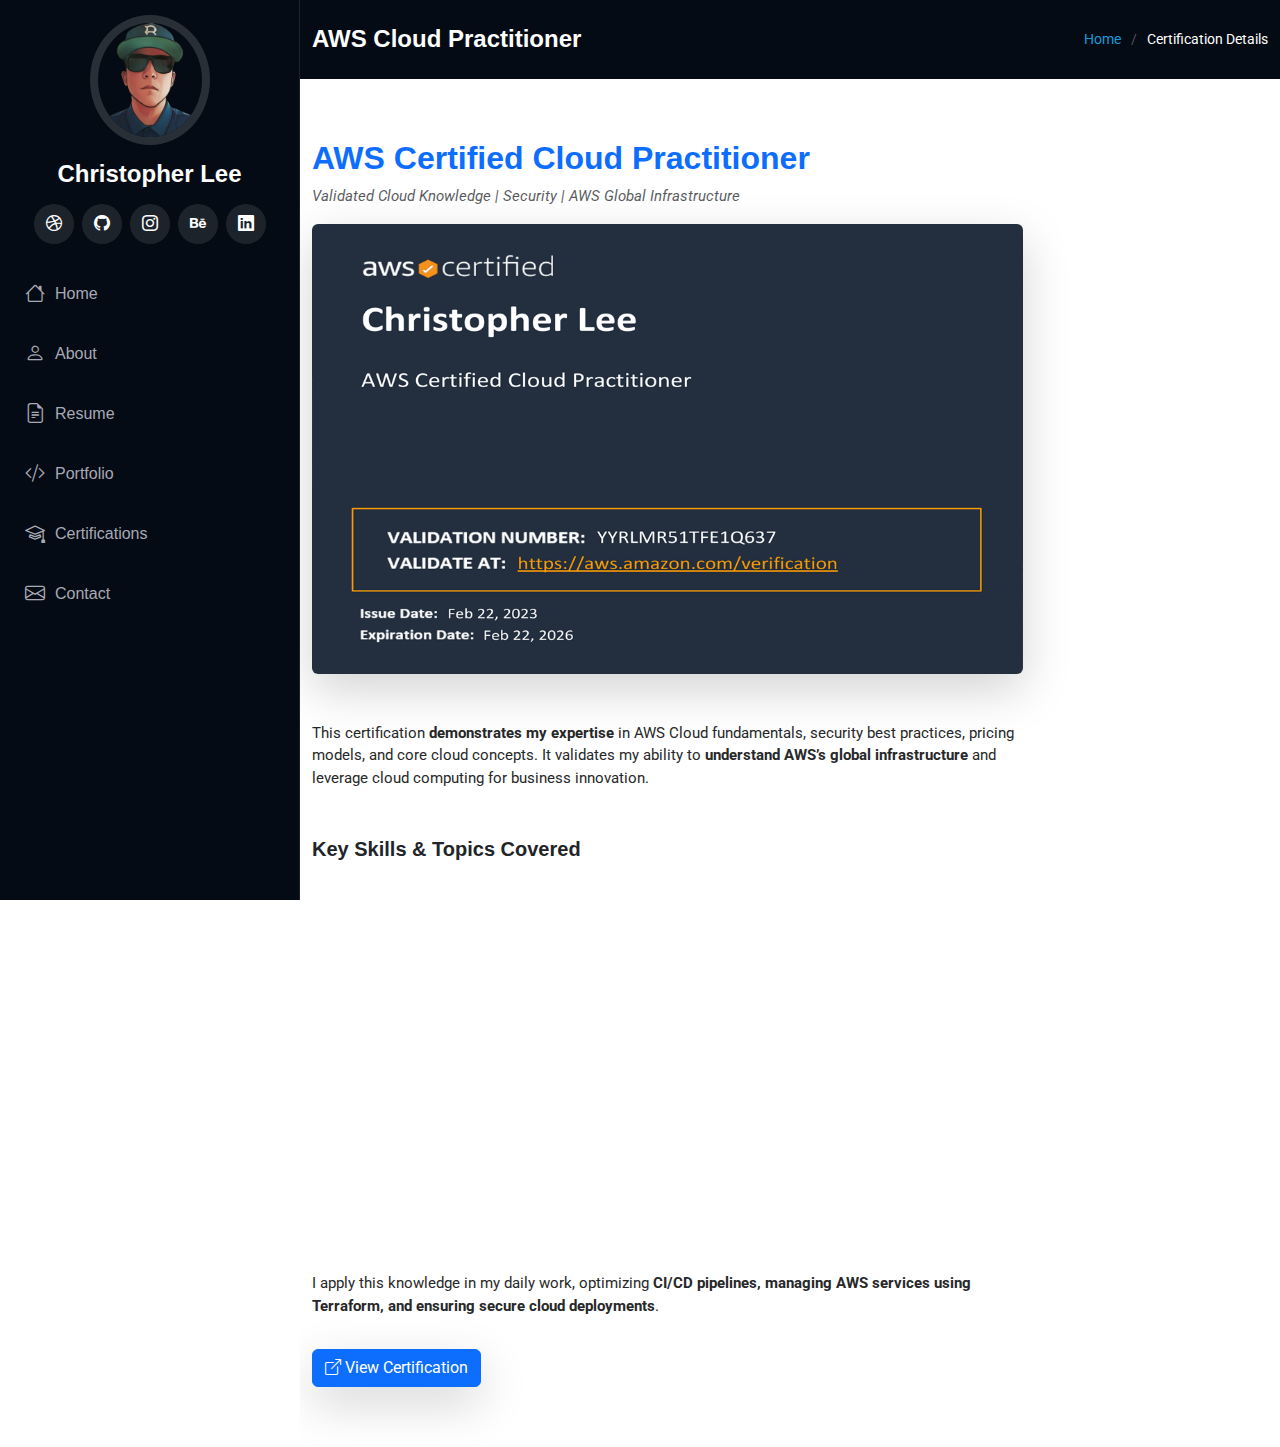
==== aws-certification.html @ 6bfa30cb "Update Certifications Section" ====
<!DOCTYPE html>
<html lang="en">

<head>
  <meta charset="utf-8">
  <meta content="width=device-width, initial-scale=1.0" name="viewport">
  <title>AWS Certification Details</title>
  <meta content="AWS Certified Cloud Practitioner details, including skills, certification process, and the importance of AWS Cloud knowledge." name="description">
  <meta content="AWS, Cloud Practitioner, Certification, Cloud, AWS Cloud, Cloud Computing" name="keywords">

  <!-- Favicons -->
  <link href="assets/img/favicon2.png" rel="icon">
  <link href="assets/img/apple-touch-icon.png" rel="apple-touch-icon">

  <!-- Fonts -->
  <link href="https://fonts.googleapis.com" rel="preconnect">
  <link href="https://fonts.gstatic.com" rel="preconnect" crossorigin>
  <link href="https://fonts.googleapis.com/css2?family=Roboto:wght@100;300;400;500;700&display=swap" rel="stylesheet">

  <!-- Vendor CSS Files -->
  <link href="assets/vendor/bootstrap/css/bootstrap.min.css" rel="stylesheet">
  <link href="assets/vendor/bootstrap-icons/bootstrap-icons.css" rel="stylesheet">
  <link href="assets/vendor/aos/aos.css" rel="stylesheet">
  <link href="assets/vendor/glightbox/css/glightbox.min.css" rel="stylesheet">
  <link href="assets/vendor/swiper/swiper-bundle.min.css" rel="stylesheet">

  <!-- Main CSS File -->
  <link href="assets/css/main.css" rel="stylesheet">

</head>

<body class="service-details-page">

  <header id="header" class="header dark-background d-flex flex-column">
    <i class="header-toggle d-xl-none bi bi-list"></i>

    <div class="profile-img">
      <img src="assets/img/Avatar-Github.png" alt="Christopher Lee" class="img-fluid rounded-circle">
    </div>

    <a href="index.html" class="logo d-flex align-items-center justify-content-center">
      <h1 class="sitename">Christopher Lee</h1>
    </a>

    <div class="social-links text-center">
      <a href="https://dribbble.com/LeeChris" class="dribbble"><i class="bi bi-dribbble"></i></a>
      <a href="https://github.com/Christ0pherLee" class="github"><i class="bi bi-github"></i></a>
      <a href="https://www.instagram.com/los.angeles.vibez/" class="instagram"><i class="bi bi-instagram"></i></a>
      <a href="https://www.behance.net/christ0pherlee" class="behance"><i class="bi bi-behance"></i></a>
      <a href="https://www.linkedin.com/in/ChrisLeeDecoded" class="linkedin"><i class="bi bi-linkedin"></i></a>
    </div>

    <nav id="navmenu" class="navmenu">
      <ul>
        <li><a href="index.html"><i class="bi bi-house navicon"></i>Home</a></li>
        <li><a href="https://christ0pherlee.github.io/index.html#about"><i class="bi bi-person navicon"></i>About</a></li>
        <li><a href="https://christ0pherlee.github.io/index.html#resume"><i class="bi bi-file-earmark-text navicon"></i>Resume</a></li>
        <li><a href="https://christ0pherlee.github.io/index.html#portfolio"><i class="bi bi-code-slash navicon"></i>Portfolio</a></li>
        <li><a href="https://christ0pherlee.github.io/index.html#certifications"><i class="bi bi-mortarboard navicon"></i>Certifications</a></li>
        <li><a href="https://christ0pherlee.github.io/index.html#contact"><i class="bi bi-envelope navicon"></i>Contact</a></li>
      </ul>
    </nav>

  </header>

  <main class="main">

    <!-- Page Title -->
    <div class="page-title dark-background">
      <div class="container d-lg-flex justify-content-between align-items-center">
        <h1 class="mb-2 mb-lg-0">AWS Cloud Practitioner</h1>
        <nav class="breadcrumbs">
          <ol>
            <li><a href="index.html">Home</a></li>
            <li class="current">Certification Details</li>
          </ol>
        </nav>
      </div>
    </div><!-- End Page Title -->

   <!-- AWS Certification Section -->
<section id="aws-certification" class="service-details section">
  <div class="container">
    <div class="row gy-4 align-items-center">
      <div class="col-lg-9" data-aos="fade-up" data-aos-delay="200">
        <h2 class="text-primary fw-bold">AWS Certified Cloud Practitioner</h2>
        <p class="text-muted"><em>Validated Cloud Knowledge | Security | AWS Global Infrastructure</em></p>

        <!-- AWS Certification Image -->
        <img src="assets/img/portfolio/aws-certificate.png" alt="AWS Certification" class="img-fluid services-img shadow-lg rounded mb-4" data-aos="zoom-in" data-aos-delay="300">

        <p class="mt-4">
          This certification <strong>demonstrates my expertise</strong> in AWS Cloud fundamentals, security best practices, pricing models, and core cloud concepts. It validates my ability to <strong>understand AWS’s global infrastructure</strong> and leverage cloud computing for business innovation.
        </p>

       <!-- Key Skills & Topics -->
        <h5 class="mt-5 text-dark fw-bold">Key Skills & Topics Covered</h5>
        <ul class="list-unstyled">
          <li class="skill-item d-flex align-items-start mb-3" data-aos="fade-up" data-aos-delay="400">
            <i class="bi bi-check-circle text-success me-3" style="font-size: 1.5rem;"></i> <!-- Adjusted icon size and margin -->
            <div>
              <strong>AWS Global Infrastructure</strong>
              <p class="description mt-2 mb-0">Comprehensive understanding of AWS's physical data centers and availability zones.</p>
            </div>
          </li>
          <li class="skill-item d-flex align-items-start mb-3" data-aos="fade-up" data-aos-delay="500">
            <i class="bi bi-check-circle text-success me-3" style="font-size: 1.5rem;"></i>
            <div>
              <strong>Cloud Concepts & Architecture</strong>
              <p class="description mt-2 mb-0">Knowledge of cloud models like IaaS, PaaS, SaaS, and how to architect cloud solutions effectively.</p>
            </div>
          </li>
          <li class="skill-item d-flex align-items-start mb-3" data-aos="fade-up" data-aos-delay="600">
            <i class="bi bi-check-circle text-success me-3" style="font-size: 1.5rem;"></i>
            <div>
              <strong>AWS Pricing & Billing</strong>
              <p class="description mt-2 mb-0">Understanding AWS pricing models and how to optimize cloud costs using available tools.</p>
            </div>
          </li>
          <li class="skill-item d-flex align-items-start mb-3" data-aos="fade-up" data-aos-delay="700">
            <i class="bi bi-check-circle text-success me-3" style="font-size: 1.5rem;"></i>
            <div>
              <strong>Security & Compliance</strong>
              <p class="description mt-2 mb-0">Focus on securing cloud environments and ensuring compliance with global standards.</p>
            </div>
          </li>
          <li class="skill-item d-flex align-items-start mb-3" data-aos="fade-up" data-aos-delay="800">
            <i class="bi bi-check-circle text-success me-3" style="font-size: 1.5rem;"></i>
            <div>
              <strong>Core AWS Services (EC2, S3, Lambda, etc.)</strong>
              <p class="description mt-2 mb-0">Experience with foundational services like EC2, S3, and Lambda for building scalable solutions.</p>
            </div>
          </li>
        </ul>
        
        <p class="mt-4">
          I apply this knowledge in my daily work, optimizing <strong>CI/CD pipelines, managing AWS services using Terraform, and ensuring secure cloud deployments</strong>.
        </p>

        <!-- View Certification Button -->
        <a href="https://www.credly.com/badges/1c3e9ad5-5e69-4cd3-93ec-1e725346a074/public_url" target="_blank" class="btn btn-primary mt-3 shadow-lg hover-zoom">
          <i class="bi bi-box-arrow-up-right"></i> View Certification
        </a>
      </div>
    </div>
  </div>
</section><!-- End AWS Certification Section -->


  </main>
  
  <!-- Scroll Top -->
  <a href="#" id="scroll-top" class="scroll-top d-flex align-items-center justify-content-center"><i class="bi bi-arrow-up-short"></i></a>

  <!-- Preloader -->
  <div id="preloader"></div>

  <!-- Vendor JS Files -->
  <script src="assets/vendor/bootstrap/js/bootstrap.bundle.min.js"></script>
  <script src="assets/vendor/php-email-form/validate.js"></script>
  <script src="assets/vendor/aos/aos.js"></script>
  <script src="assets/vendor/typed.js/typed.umd.js"></script>
  <script src="assets/vendor/purecounter/purecounter_vanilla.js"></script>
  <script src="assets/vendor/waypoints/noframework.waypoints.js"></script>
  <script src="assets/vendor/glightbox/js/glightbox.min.js"></script>
  <script src="assets/vendor/imagesloaded/imagesloaded.pkgd.min.js"></script>
  <script src="assets/vendor/isotope-layout/isotope.pkgd.min.js"></script>
  <script src="assets/vendor/swiper/swiper-bundle.min.js"></script>

  <!-- Main JS File -->
  <script src="assets/js/main.js"></script>

</body>

</html>
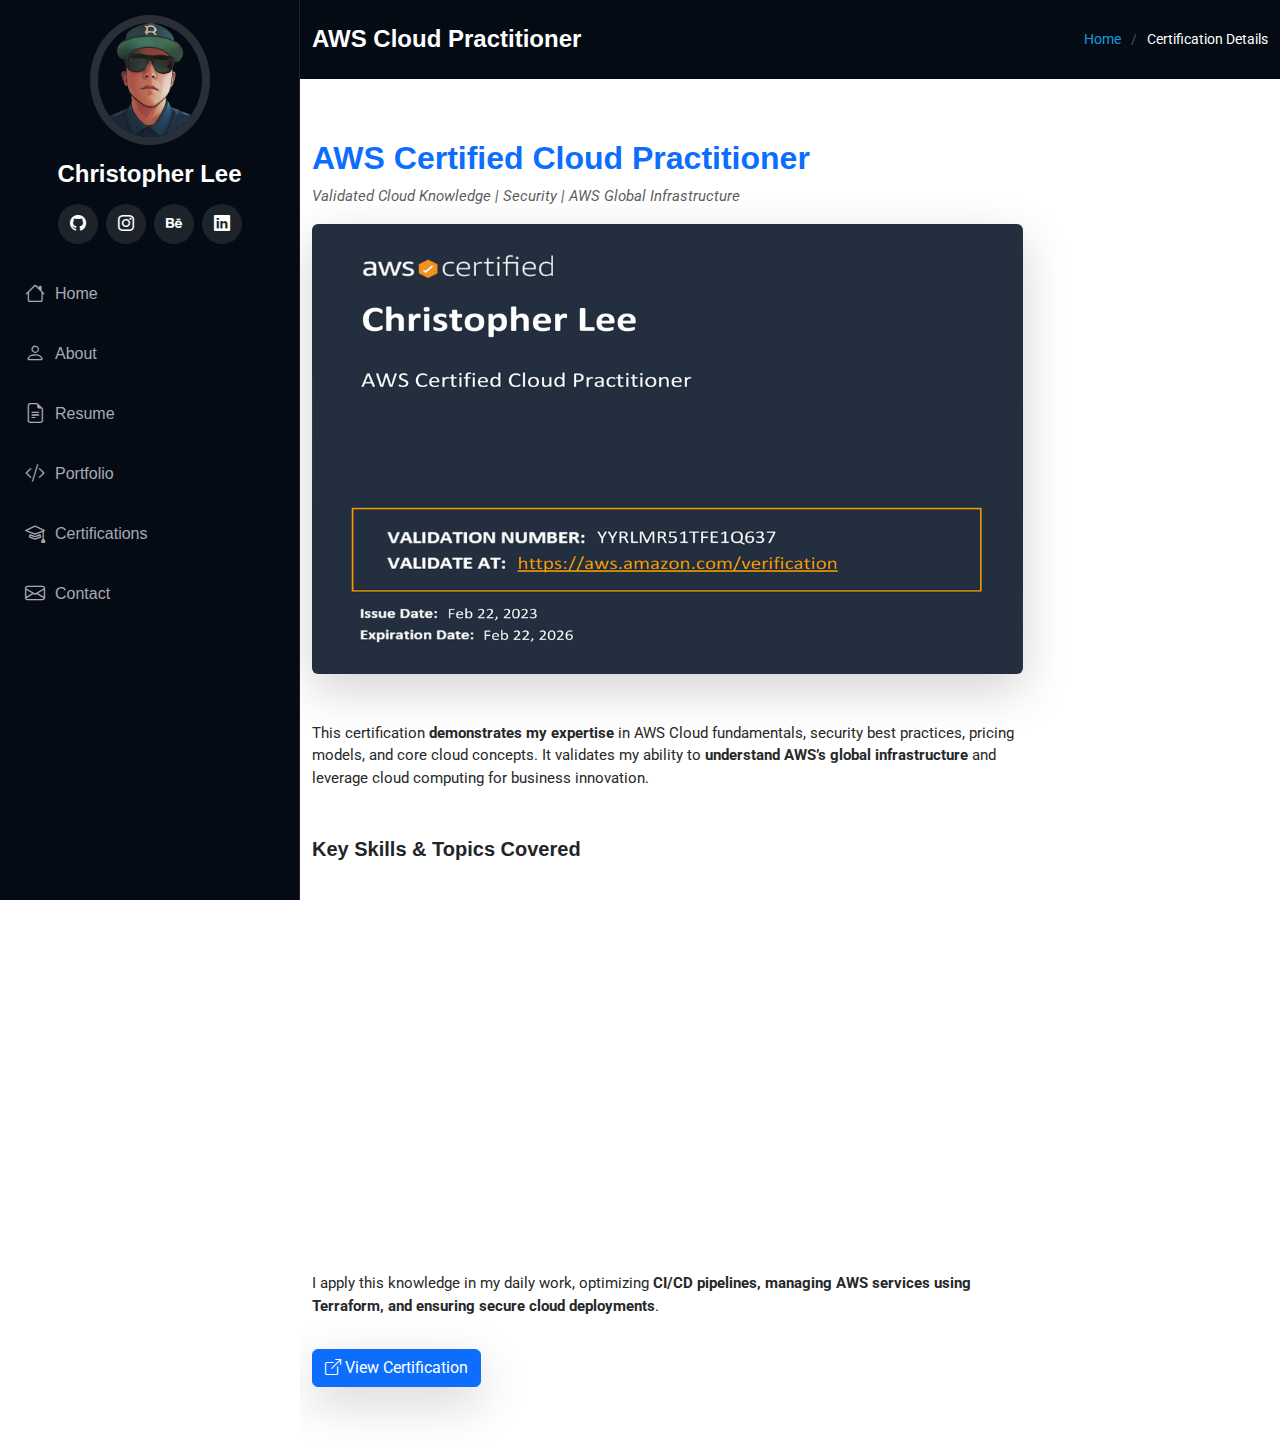
==== commit 9ed32d2b: "Clean up Social Links" ====
--- a/aws-certification.html
+++ b/aws-certification.html
@@ -43,7 +43,6 @@
     </a>
 
     <div class="social-links text-center">
-      <a href="https://dribbble.com/LeeChris" class="dribbble"><i class="bi bi-dribbble"></i></a>
       <a href="https://github.com/Christ0pherLee" class="github"><i class="bi bi-github"></i></a>
       <a href="https://www.instagram.com/los.angeles.vibez/" class="instagram"><i class="bi bi-instagram"></i></a>
       <a href="https://www.behance.net/christ0pherlee" class="behance"><i class="bi bi-behance"></i></a>
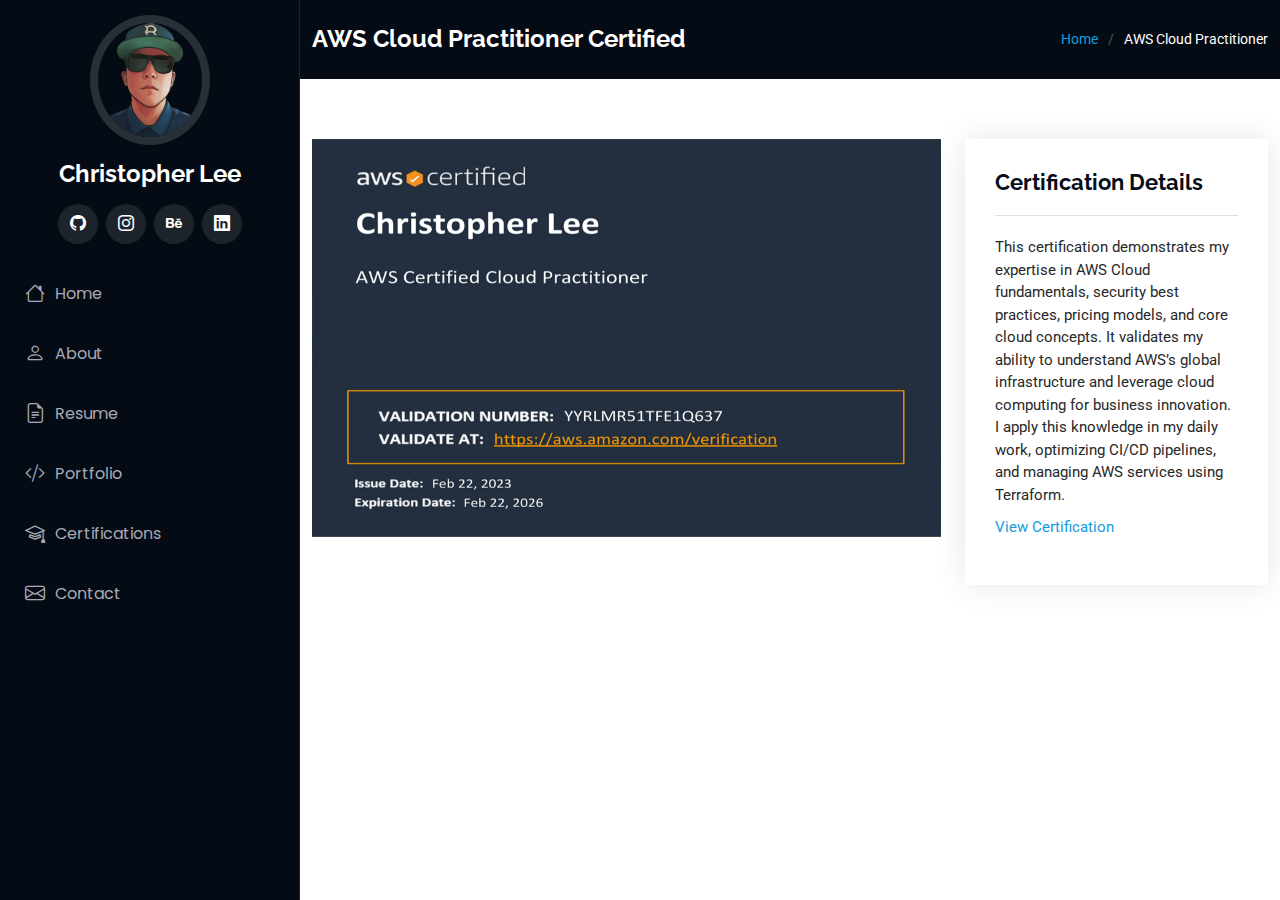
==== commit c62c70d0: "Test Certifications Different View" ====
--- a/aws-certification.html
+++ b/aws-certification.html
@@ -4,9 +4,9 @@
 <head>
   <meta charset="utf-8">
   <meta content="width=device-width, initial-scale=1.0" name="viewport">
-  <title>AWS Certification Details</title>
-  <meta content="AWS Certified Cloud Practitioner details, including skills, certification process, and the importance of AWS Cloud knowledge." name="description">
-  <meta content="AWS, Cloud Practitioner, Certification, Cloud, AWS Cloud, Cloud Computing" name="keywords">
+  <title>AWS Cloud Practitioner</title>
+  <meta content="" name="description">
+  <meta content="" name="keywords">
 
   <!-- Favicons -->
   <link href="assets/img/favicon2.png" rel="icon">
@@ -15,7 +15,7 @@
   <!-- Fonts -->
   <link href="https://fonts.googleapis.com" rel="preconnect">
   <link href="https://fonts.gstatic.com" rel="preconnect" crossorigin>
-  <link href="https://fonts.googleapis.com/css2?family=Roboto:wght@100;300;400;500;700&display=swap" rel="stylesheet">
+  <link href="https://fonts.googleapis.com/css2?family=Roboto:ital,wght@0,100;0,300;0,400;0,500;0,700;0,900;1,100;1,300;1,400;1,500;1,700;1,900&family=Poppins:ital,wght@0,100;0,200;0,300;0,400;0,500;0,600;0,700;0,800;0,900;1,100;1,200;1,300;1,400;1,500;1,600;1,700;1,800;1,900&family=Raleway:ital,wght@0,100;0,200;0,300;0,400;0,500;0,600;0,700;0,800;0,900;1,100;1,200;1,300;1,400;1,500;1,600;1,700;1,800;1,900&display=swap" rel="stylesheet">
 
   <!-- Vendor CSS Files -->
   <link href="assets/vendor/bootstrap/css/bootstrap.min.css" rel="stylesheet">
@@ -27,23 +27,32 @@
   <!-- Main CSS File -->
   <link href="assets/css/main.css" rel="stylesheet">
 
+  <!-- =======================================================
+  * Template Name: iPortfolio
+  * Template URL: https://bootstrapmade.com/iportfolio-bootstrap-portfolio-websites-template/
+  * Updated: Jun 29 2024 with Bootstrap v5.3.3
+  * Author: BootstrapMade.com
+  * License: https://bootstrapmade.com/license/
+  ======================================================== -->
 </head>
 
-<body class="service-details-page">
+<body class="portfolio-details-page">
 
   <header id="header" class="header dark-background d-flex flex-column">
     <i class="header-toggle d-xl-none bi bi-list"></i>
 
     <div class="profile-img">
-      <img src="assets/img/Avatar-Github.png" alt="Christopher Lee" class="img-fluid rounded-circle">
+      <img src="assets/img/Avatar-Github.png" alt="" class="img-fluid rounded-circle">
     </div>
 
     <a href="index.html" class="logo d-flex align-items-center justify-content-center">
+      <!-- Uncomment the line below if you also wish to use an image logo -->
+      <!-- <img src="assets/img/logo.png" alt=""> -->
       <h1 class="sitename">Christopher Lee</h1>
     </a>
 
     <div class="social-links text-center">
-      <a href="https://github.com/Christ0pherLee" class="github"><i class="bi bi-github"></i></a>
+      <a href="https://github.com/Christ0pherLee" class="github" target ="_blank"><i class="bi bi-github"></i></a>
       <a href="https://www.instagram.com/los.angeles.vibez/" class="instagram"><i class="bi bi-instagram"></i></a>
       <a href="https://www.behance.net/christ0pherlee" class="behance"><i class="bi bi-behance"></i></a>
       <a href="https://www.linkedin.com/in/ChrisLeeDecoded" class="linkedin"><i class="bi bi-linkedin"></i></a>
@@ -52,11 +61,11 @@
     <nav id="navmenu" class="navmenu">
       <ul>
         <li><a href="index.html"><i class="bi bi-house navicon"></i>Home</a></li>
-        <li><a href="https://christ0pherlee.github.io/index.html#about"><i class="bi bi-person navicon"></i>About</a></li>
-        <li><a href="https://christ0pherlee.github.io/index.html#resume"><i class="bi bi-file-earmark-text navicon"></i>Resume</a></li>
-        <li><a href="https://christ0pherlee.github.io/index.html#portfolio"><i class="bi bi-code-slash navicon"></i>Portfolio</a></li>
-        <li><a href="https://christ0pherlee.github.io/index.html#certifications"><i class="bi bi-mortarboard navicon"></i>Certifications</a></li>
-        <li><a href="https://christ0pherlee.github.io/index.html#contact"><i class="bi bi-envelope navicon"></i>Contact</a></li>
+        <li><a href="https://christ0pherlee.github.io/index.html#about"><i class="bi bi-person navicon"></i> About</a></li>
+        <li><a href="https://christ0pherlee.github.io/index.html#resume"><i class="bi bi-file-earmark-text navicon"></i> Resume</a></li>
+        <li><a href="https://christ0pherlee.github.io/index.html#portfolio"><i class="bi bi-code-slash navicon"></i> Portfolio</a></li>
+        <li><a href="https://christ0pherlee.github.io/index.html#certifications"><i class="bi bi-mortarboard navicon"></i> Certifications</a></li>
+        <li><a href="https://christ0pherlee.github.io/index.html#contact"><i class="bi bi-envelope navicon"></i> Contact</a></li>
       </ul>
     </nav>
 
@@ -67,87 +76,76 @@
     <!-- Page Title -->
     <div class="page-title dark-background">
       <div class="container d-lg-flex justify-content-between align-items-center">
-        <h1 class="mb-2 mb-lg-0">AWS Cloud Practitioner</h1>
+        <h1 class="mb-2 mb-lg-0">AWS Cloud Practitioner Certified</h1>
         <nav class="breadcrumbs">
           <ol>
             <li><a href="index.html">Home</a></li>
-            <li class="current">Certification Details</li>
+            <li class="current">AWS Cloud Practitioner</li>
           </ol>
         </nav>
       </div>
     </div><!-- End Page Title -->
 
-   <!-- AWS Certification Section -->
-<section id="aws-certification" class="service-details section">
-  <div class="container">
-    <div class="row gy-4 align-items-center">
-      <div class="col-lg-9" data-aos="fade-up" data-aos-delay="200">
-        <h2 class="text-primary fw-bold">AWS Certified Cloud Practitioner</h2>
-        <p class="text-muted"><em>Validated Cloud Knowledge | Security | AWS Global Infrastructure</em></p>
+    <!-- Portfolio Details Section -->
+    <section id="portfolio-details" class="portfolio-details section">
 
-        <!-- AWS Certification Image -->
-        <img src="assets/img/portfolio/aws-certificate.png" alt="AWS Certification" class="img-fluid services-img shadow-lg rounded mb-4" data-aos="zoom-in" data-aos-delay="300">
+      <div class="container" data-aos="fade-up" data-aos-delay="100">
 
-        <p class="mt-4">
-          This certification <strong>demonstrates my expertise</strong> in AWS Cloud fundamentals, security best practices, pricing models, and core cloud concepts. It validates my ability to <strong>understand AWS’s global infrastructure</strong> and leverage cloud computing for business innovation.
-        </p>
+        <div class="row gy-4">
 
-       <!-- Key Skills & Topics -->
-        <h5 class="mt-5 text-dark fw-bold">Key Skills & Topics Covered</h5>
-        <ul class="list-unstyled">
-          <li class="skill-item d-flex align-items-start mb-3" data-aos="fade-up" data-aos-delay="400">
-            <i class="bi bi-check-circle text-success me-3" style="font-size: 1.5rem;"></i> <!-- Adjusted icon size and margin -->
-            <div>
-              <strong>AWS Global Infrastructure</strong>
-              <p class="description mt-2 mb-0">Comprehensive understanding of AWS's physical data centers and availability zones.</p>
+          <div class="col-lg-8">
+            <div class="portfolio-details-slider swiper init-swiper">
+
+              <script type="application/json" class="swiper-config">
+                {
+                  "loop": true,
+                  "speed": 600,
+                  "autoplay": {
+                    "delay": 5000
+                  },
+                  "slidesPerView": "auto",
+                  "pagination": {
+                    "el": ".swiper-pagination",
+                    "type": "bullets",
+                    "clickable": true
+                  }
+                }
+              </script>
+
+              <div class="swiper-wrapper align-items-center">
+
+                <div class="swiper-slide">
+                  <img src="assets/img/portfolio/aws-certificate.png" alt="">
+                  
+                </div>
+                
+
+              </div>
+              <div class="swiper-pagination"></div>
             </div>
-          </li>
-          <li class="skill-item d-flex align-items-start mb-3" data-aos="fade-up" data-aos-delay="500">
-            <i class="bi bi-check-circle text-success me-3" style="font-size: 1.5rem;"></i>
-            <div>
-              <strong>Cloud Concepts & Architecture</strong>
-              <p class="description mt-2 mb-0">Knowledge of cloud models like IaaS, PaaS, SaaS, and how to architect cloud solutions effectively.</p>
+          </div>
+
+          <div class="col-lg-4">
+            <div class="portfolio-info" data-aos="fade-up" data-aos-delay="200">
+              <h3>Certification Details</h3>
+              <ul>
+                <li>This certification demonstrates my expertise in AWS Cloud fundamentals, security best practices, pricing models, and core cloud concepts. It validates my ability to understand AWS’s global infrastructure and leverage cloud computing for business innovation.  I apply this knowledge in my daily work, optimizing CI/CD pipelines, and managing AWS services using Terraform.</li>
+                <li><a href="https://www.credly.com/badges/1c3e9ad5-5e69-4cd3-93ec-1e725346a074/public_url" target ="_blank">View Certification</a></li>
+              </ul>
             </div>
-          </li>
-          <li class="skill-item d-flex align-items-start mb-3" data-aos="fade-up" data-aos-delay="600">
-            <i class="bi bi-check-circle text-success me-3" style="font-size: 1.5rem;"></i>
-            <div>
-              <strong>AWS Pricing & Billing</strong>
-              <p class="description mt-2 mb-0">Understanding AWS pricing models and how to optimize cloud costs using available tools.</p>
+            <div class="portfolio-description" data-aos="fade-up" data-aos-delay="300">
             </div>
-          </li>
-          <li class="skill-item d-flex align-items-start mb-3" data-aos="fade-up" data-aos-delay="700">
-            <i class="bi bi-check-circle text-success me-3" style="font-size: 1.5rem;"></i>
-            <div>
-              <strong>Security & Compliance</strong>
-              <p class="description mt-2 mb-0">Focus on securing cloud environments and ensuring compliance with global standards.</p>
-            </div>
-          </li>
-          <li class="skill-item d-flex align-items-start mb-3" data-aos="fade-up" data-aos-delay="800">
-            <i class="bi bi-check-circle text-success me-3" style="font-size: 1.5rem;"></i>
-            <div>
-              <strong>Core AWS Services (EC2, S3, Lambda, etc.)</strong>
-              <p class="description mt-2 mb-0">Experience with foundational services like EC2, S3, and Lambda for building scalable solutions.</p>
-            </div>
-          </li>
-        </ul>
-        
-        <p class="mt-4">
-          I apply this knowledge in my daily work, optimizing <strong>CI/CD pipelines, managing AWS services using Terraform, and ensuring secure cloud deployments</strong>.
-        </p>
+          </div>
 
-        <!-- View Certification Button -->
-        <a href="https://www.credly.com/badges/1c3e9ad5-5e69-4cd3-93ec-1e725346a074/public_url" target="_blank" class="btn btn-primary mt-3 shadow-lg hover-zoom">
-          <i class="bi bi-box-arrow-up-right"></i> View Certification
-        </a>
+        </div>
+
       </div>
-    </div>
-  </div>
-</section><!-- End AWS Certification Section -->
+
+    </section><!-- /Portfolio Details Section -->
+
+  </main>
 
 
-  </main>
-  
   <!-- Scroll Top -->
   <a href="#" id="scroll-top" class="scroll-top d-flex align-items-center justify-content-center"><i class="bi bi-arrow-up-short"></i></a>
 
@@ -171,4 +169,4 @@
 
 </body>
 
-</html>
+</html>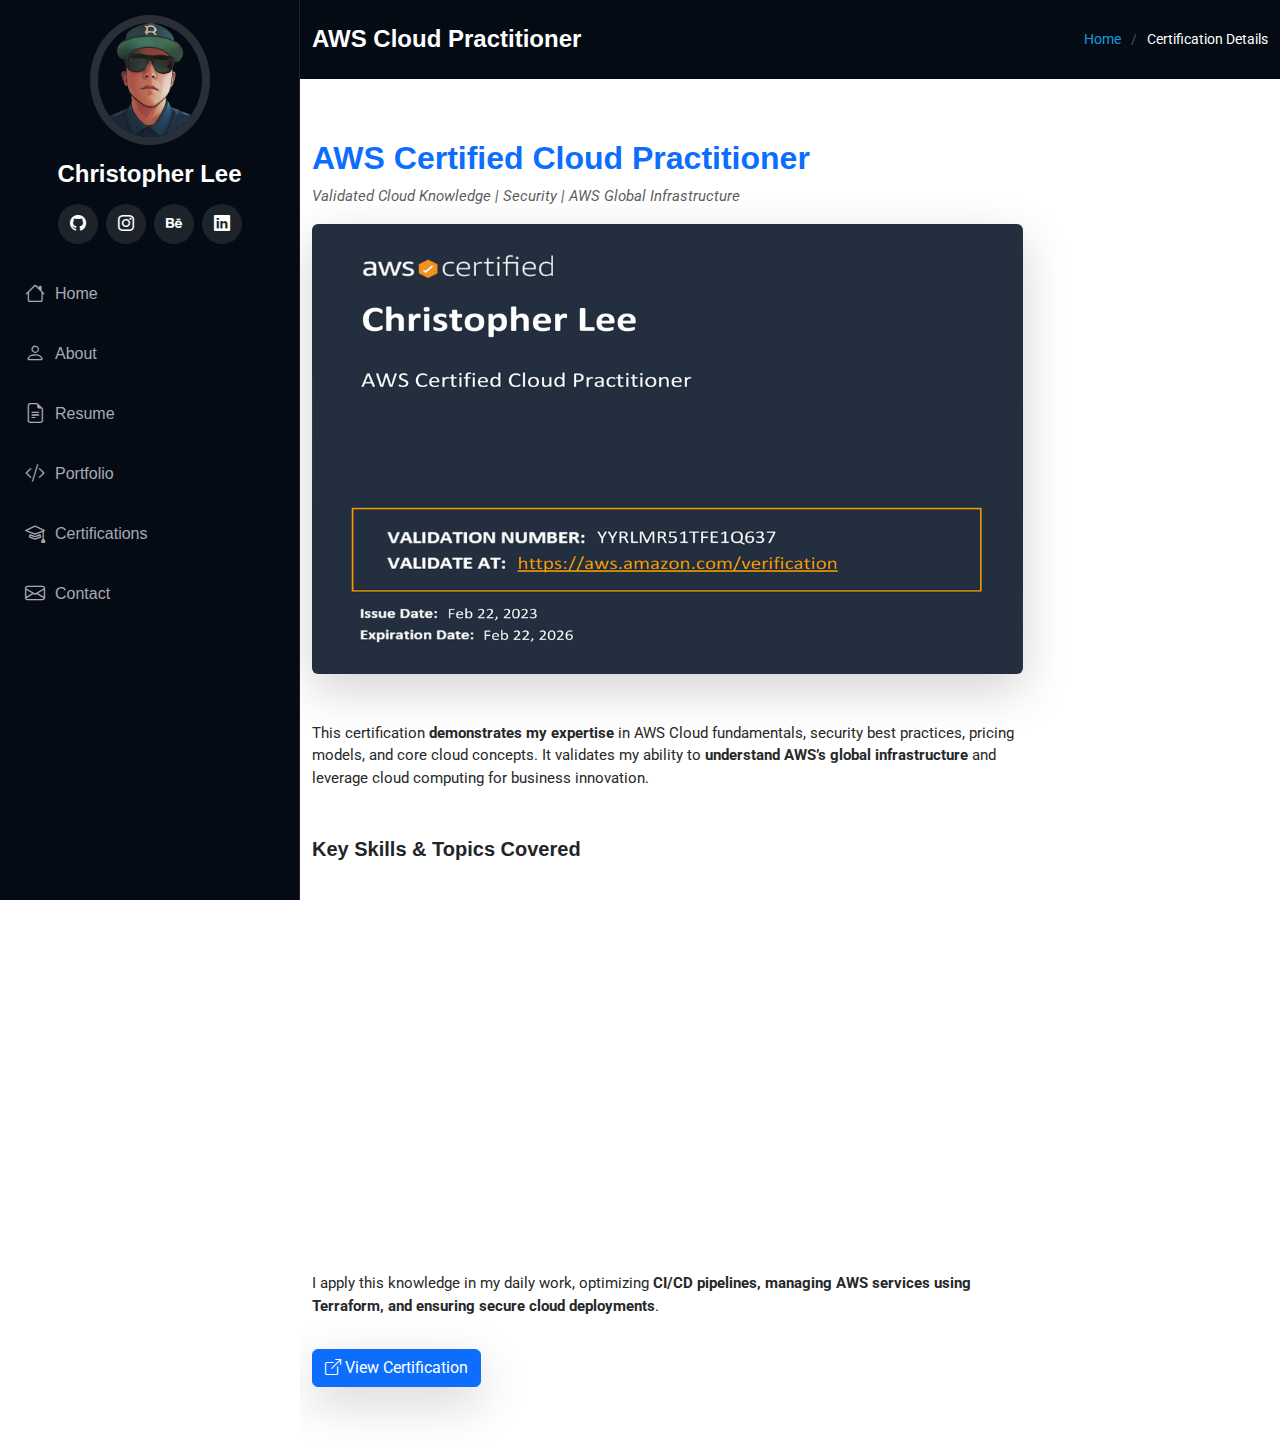
==== commit 0fc4d2ce: "Revert View" ====
--- a/aws-certification.html
+++ b/aws-certification.html
@@ -4,9 +4,9 @@
 <head>
   <meta charset="utf-8">
   <meta content="width=device-width, initial-scale=1.0" name="viewport">
-  <title>AWS Cloud Practitioner</title>
-  <meta content="" name="description">
-  <meta content="" name="keywords">
+  <title>AWS Certification Details</title>
+  <meta content="AWS Certified Cloud Practitioner details, including skills, certification process, and the importance of AWS Cloud knowledge." name="description">
+  <meta content="AWS, Cloud Practitioner, Certification, Cloud, AWS Cloud, Cloud Computing" name="keywords">
 
   <!-- Favicons -->
   <link href="assets/img/favicon2.png" rel="icon">
@@ -15,7 +15,7 @@
   <!-- Fonts -->
   <link href="https://fonts.googleapis.com" rel="preconnect">
   <link href="https://fonts.gstatic.com" rel="preconnect" crossorigin>
-  <link href="https://fonts.googleapis.com/css2?family=Roboto:ital,wght@0,100;0,300;0,400;0,500;0,700;0,900;1,100;1,300;1,400;1,500;1,700;1,900&family=Poppins:ital,wght@0,100;0,200;0,300;0,400;0,500;0,600;0,700;0,800;0,900;1,100;1,200;1,300;1,400;1,500;1,600;1,700;1,800;1,900&family=Raleway:ital,wght@0,100;0,200;0,300;0,400;0,500;0,600;0,700;0,800;0,900;1,100;1,200;1,300;1,400;1,500;1,600;1,700;1,800;1,900&display=swap" rel="stylesheet">
+  <link href="https://fonts.googleapis.com/css2?family=Roboto:wght@100;300;400;500;700&display=swap" rel="stylesheet">
 
   <!-- Vendor CSS Files -->
   <link href="assets/vendor/bootstrap/css/bootstrap.min.css" rel="stylesheet">
@@ -27,32 +27,23 @@
   <!-- Main CSS File -->
   <link href="assets/css/main.css" rel="stylesheet">
 
-  <!-- =======================================================
-  * Template Name: iPortfolio
-  * Template URL: https://bootstrapmade.com/iportfolio-bootstrap-portfolio-websites-template/
-  * Updated: Jun 29 2024 with Bootstrap v5.3.3
-  * Author: BootstrapMade.com
-  * License: https://bootstrapmade.com/license/
-  ======================================================== -->
 </head>
 
-<body class="portfolio-details-page">
+<body class="service-details-page">
 
   <header id="header" class="header dark-background d-flex flex-column">
     <i class="header-toggle d-xl-none bi bi-list"></i>
 
     <div class="profile-img">
-      <img src="assets/img/Avatar-Github.png" alt="" class="img-fluid rounded-circle">
+      <img src="assets/img/Avatar-Github.png" alt="Christopher Lee" class="img-fluid rounded-circle">
     </div>
 
     <a href="index.html" class="logo d-flex align-items-center justify-content-center">
-      <!-- Uncomment the line below if you also wish to use an image logo -->
-      <!-- <img src="assets/img/logo.png" alt=""> -->
       <h1 class="sitename">Christopher Lee</h1>
     </a>
 
     <div class="social-links text-center">
-      <a href="https://github.com/Christ0pherLee" class="github" target ="_blank"><i class="bi bi-github"></i></a>
+      <a href="https://github.com/Christ0pherLee" class="github"><i class="bi bi-github"></i></a>
       <a href="https://www.instagram.com/los.angeles.vibez/" class="instagram"><i class="bi bi-instagram"></i></a>
       <a href="https://www.behance.net/christ0pherlee" class="behance"><i class="bi bi-behance"></i></a>
       <a href="https://www.linkedin.com/in/ChrisLeeDecoded" class="linkedin"><i class="bi bi-linkedin"></i></a>
@@ -61,11 +52,11 @@
     <nav id="navmenu" class="navmenu">
       <ul>
         <li><a href="index.html"><i class="bi bi-house navicon"></i>Home</a></li>
-        <li><a href="https://christ0pherlee.github.io/index.html#about"><i class="bi bi-person navicon"></i> About</a></li>
-        <li><a href="https://christ0pherlee.github.io/index.html#resume"><i class="bi bi-file-earmark-text navicon"></i> Resume</a></li>
-        <li><a href="https://christ0pherlee.github.io/index.html#portfolio"><i class="bi bi-code-slash navicon"></i> Portfolio</a></li>
-        <li><a href="https://christ0pherlee.github.io/index.html#certifications"><i class="bi bi-mortarboard navicon"></i> Certifications</a></li>
-        <li><a href="https://christ0pherlee.github.io/index.html#contact"><i class="bi bi-envelope navicon"></i> Contact</a></li>
+        <li><a href="https://christ0pherlee.github.io/index.html#about"><i class="bi bi-person navicon"></i>About</a></li>
+        <li><a href="https://christ0pherlee.github.io/index.html#resume"><i class="bi bi-file-earmark-text navicon"></i>Resume</a></li>
+        <li><a href="https://christ0pherlee.github.io/index.html#portfolio"><i class="bi bi-code-slash navicon"></i>Portfolio</a></li>
+        <li><a href="https://christ0pherlee.github.io/index.html#certifications"><i class="bi bi-mortarboard navicon"></i>Certifications</a></li>
+        <li><a href="https://christ0pherlee.github.io/index.html#contact"><i class="bi bi-envelope navicon"></i>Contact</a></li>
       </ul>
     </nav>
 
@@ -76,76 +67,87 @@
     <!-- Page Title -->
     <div class="page-title dark-background">
       <div class="container d-lg-flex justify-content-between align-items-center">
-        <h1 class="mb-2 mb-lg-0">AWS Cloud Practitioner Certified</h1>
+        <h1 class="mb-2 mb-lg-0">AWS Cloud Practitioner</h1>
         <nav class="breadcrumbs">
           <ol>
             <li><a href="index.html">Home</a></li>
-            <li class="current">AWS Cloud Practitioner</li>
+            <li class="current">Certification Details</li>
           </ol>
         </nav>
       </div>
     </div><!-- End Page Title -->
 
-    <!-- Portfolio Details Section -->
-    <section id="portfolio-details" class="portfolio-details section">
+   <!-- AWS Certification Section -->
+<section id="aws-certification" class="service-details section">
+  <div class="container">
+    <div class="row gy-4 align-items-center">
+      <div class="col-lg-9" data-aos="fade-up" data-aos-delay="200">
+        <h2 class="text-primary fw-bold">AWS Certified Cloud Practitioner</h2>
+        <p class="text-muted"><em>Validated Cloud Knowledge | Security | AWS Global Infrastructure</em></p>
 
-      <div class="container" data-aos="fade-up" data-aos-delay="100">
+        <!-- AWS Certification Image -->
+        <img src="assets/img/portfolio/aws-certificate.png" alt="AWS Certification" class="img-fluid services-img shadow-lg rounded mb-4" data-aos="zoom-in" data-aos-delay="300">
 
-        <div class="row gy-4">
+        <p class="mt-4">
+          This certification <strong>demonstrates my expertise</strong> in AWS Cloud fundamentals, security best practices, pricing models, and core cloud concepts. It validates my ability to <strong>understand AWS’s global infrastructure</strong> and leverage cloud computing for business innovation.
+        </p>
 
-          <div class="col-lg-8">
-            <div class="portfolio-details-slider swiper init-swiper">
+       <!-- Key Skills & Topics -->
+        <h5 class="mt-5 text-dark fw-bold">Key Skills & Topics Covered</h5>
+        <ul class="list-unstyled">
+          <li class="skill-item d-flex align-items-start mb-3" data-aos="fade-up" data-aos-delay="400">
+            <i class="bi bi-check-circle text-success me-3" style="font-size: 1.5rem;"></i> <!-- Adjusted icon size and margin -->
+            <div>
+              <strong>AWS Global Infrastructure</strong>
+              <p class="description mt-2 mb-0">Comprehensive understanding of AWS's physical data centers and availability zones.</p>
+            </div>
+          </li>
+          <li class="skill-item d-flex align-items-start mb-3" data-aos="fade-up" data-aos-delay="500">
+            <i class="bi bi-check-circle text-success me-3" style="font-size: 1.5rem;"></i>
+            <div>
+              <strong>Cloud Concepts & Architecture</strong>
+              <p class="description mt-2 mb-0">Knowledge of cloud models like IaaS, PaaS, SaaS, and how to architect cloud solutions effectively.</p>
+            </div>
+          </li>
+          <li class="skill-item d-flex align-items-start mb-3" data-aos="fade-up" data-aos-delay="600">
+            <i class="bi bi-check-circle text-success me-3" style="font-size: 1.5rem;"></i>
+            <div>
+              <strong>AWS Pricing & Billing</strong>
+              <p class="description mt-2 mb-0">Understanding AWS pricing models and how to optimize cloud costs using available tools.</p>
+            </div>
+          </li>
+          <li class="skill-item d-flex align-items-start mb-3" data-aos="fade-up" data-aos-delay="700">
+            <i class="bi bi-check-circle text-success me-3" style="font-size: 1.5rem;"></i>
+            <div>
+              <strong>Security & Compliance</strong>
+              <p class="description mt-2 mb-0">Focus on securing cloud environments and ensuring compliance with global standards.</p>
+            </div>
+          </li>
+          <li class="skill-item d-flex align-items-start mb-3" data-aos="fade-up" data-aos-delay="800">
+            <i class="bi bi-check-circle text-success me-3" style="font-size: 1.5rem;"></i>
+            <div>
+              <strong>Core AWS Services (EC2, S3, Lambda, etc.)</strong>
+              <p class="description mt-2 mb-0">Experience with foundational services like EC2, S3, and Lambda for building scalable solutions.</p>
+            </div>
+          </li>
+        </ul>
+        
+        <p class="mt-4">
+          I apply this knowledge in my daily work, optimizing <strong>CI/CD pipelines, managing AWS services using Terraform, and ensuring secure cloud deployments</strong>.
+        </p>
 
-              <script type="application/json" class="swiper-config">
-                {
-                  "loop": true,
-                  "speed": 600,
-                  "autoplay": {
-                    "delay": 5000
-                  },
-                  "slidesPerView": "auto",
-                  "pagination": {
-                    "el": ".swiper-pagination",
-                    "type": "bullets",
-                    "clickable": true
-                  }
-                }
-              </script>
+        <!-- View Certification Button -->
+        <a href="https://www.credly.com/badges/1c3e9ad5-5e69-4cd3-93ec-1e725346a074/public_url" target="_blank" class="btn btn-primary mt-3 shadow-lg hover-zoom">
+          <i class="bi bi-box-arrow-up-right"></i> View Certification
+        </a>
+      </div>
+    </div>
+  </div>
+</section><!-- End AWS Certification Section -->
 
-              <div class="swiper-wrapper align-items-center">
-
-                <div class="swiper-slide">
-                  <img src="assets/img/portfolio/aws-certificate.png" alt="">
-                  
-                </div>
-                
-
-              </div>
-              <div class="swiper-pagination"></div>
-            </div>
-          </div>
-
-          <div class="col-lg-4">
-            <div class="portfolio-info" data-aos="fade-up" data-aos-delay="200">
-              <h3>Certification Details</h3>
-              <ul>
-                <li>This certification demonstrates my expertise in AWS Cloud fundamentals, security best practices, pricing models, and core cloud concepts. It validates my ability to understand AWS’s global infrastructure and leverage cloud computing for business innovation.  I apply this knowledge in my daily work, optimizing CI/CD pipelines, and managing AWS services using Terraform.</li>
-                <li><a href="https://www.credly.com/badges/1c3e9ad5-5e69-4cd3-93ec-1e725346a074/public_url" target ="_blank">View Certification</a></li>
-              </ul>
-            </div>
-            <div class="portfolio-description" data-aos="fade-up" data-aos-delay="300">
-            </div>
-          </div>
-
-        </div>
-
-      </div>
-
-    </section><!-- /Portfolio Details Section -->
 
   </main>
-
-
+  
   <!-- Scroll Top -->
   <a href="#" id="scroll-top" class="scroll-top d-flex align-items-center justify-content-center"><i class="bi bi-arrow-up-short"></i></a>
 
@@ -169,4 +171,4 @@
 
 </body>
 
-</html>+</html>
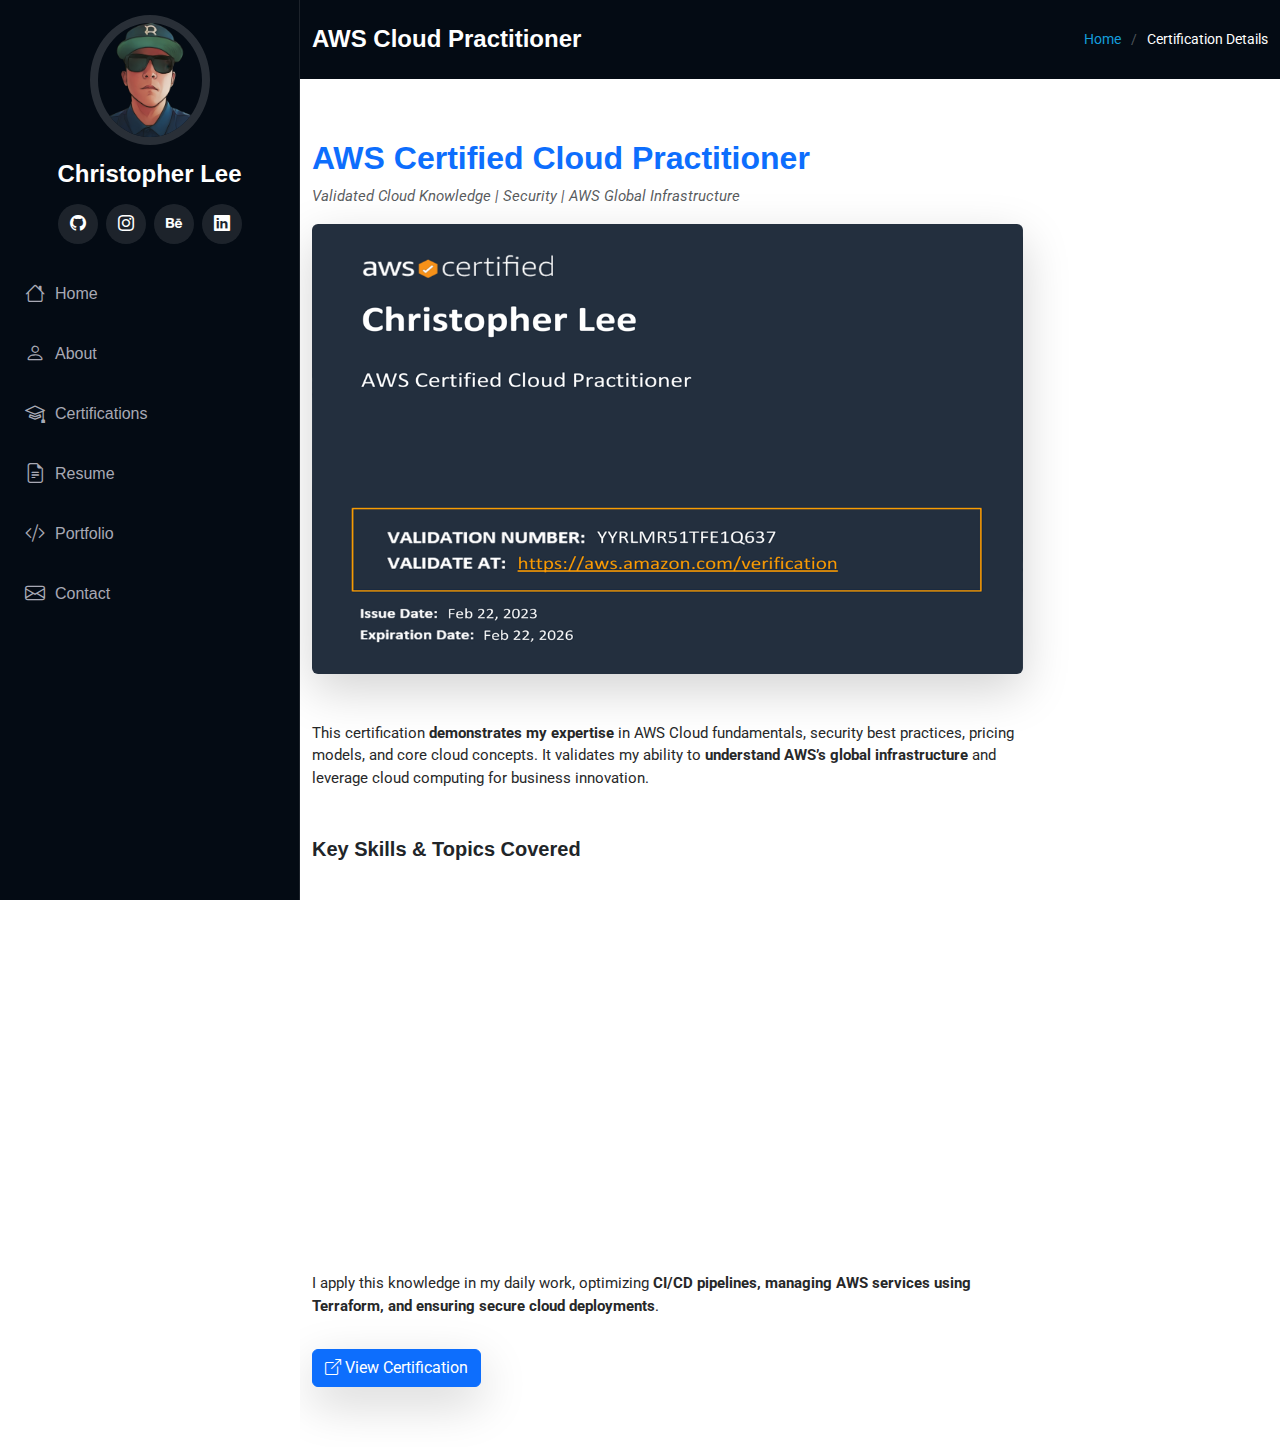
==== commit 91c4aa7f: "Update Navigation Menu. Remove Redudant Sections" ====
--- a/aws-certification.html
+++ b/aws-certification.html
@@ -53,9 +53,9 @@
       <ul>
         <li><a href="index.html"><i class="bi bi-house navicon"></i>Home</a></li>
         <li><a href="https://christ0pherlee.github.io/index.html#about"><i class="bi bi-person navicon"></i>About</a></li>
+        <li><a href="https://christ0pherlee.github.io/index.html#certifications"><i class="bi bi-mortarboard navicon"></i>Certifications</a></li>
         <li><a href="https://christ0pherlee.github.io/index.html#resume"><i class="bi bi-file-earmark-text navicon"></i>Resume</a></li>
         <li><a href="https://christ0pherlee.github.io/index.html#portfolio"><i class="bi bi-code-slash navicon"></i>Portfolio</a></li>
-        <li><a href="https://christ0pherlee.github.io/index.html#certifications"><i class="bi bi-mortarboard navicon"></i>Certifications</a></li>
         <li><a href="https://christ0pherlee.github.io/index.html#contact"><i class="bi bi-envelope navicon"></i>Contact</a></li>
       </ul>
     </nav>
@@ -87,7 +87,7 @@
 
         <!-- AWS Certification Image -->
         <img src="assets/img/portfolio/aws-certificate.png" alt="AWS Certification" class="img-fluid services-img shadow-lg rounded mb-4" data-aos="zoom-in" data-aos-delay="300">
-
+        
         <p class="mt-4">
           This certification <strong>demonstrates my expertise</strong> in AWS Cloud fundamentals, security best practices, pricing models, and core cloud concepts. It validates my ability to <strong>understand AWS’s global infrastructure</strong> and leverage cloud computing for business innovation.
         </p>
@@ -169,6 +169,48 @@
   <!-- Main JS File -->
   <script src="assets/js/main.js"></script>
 
+  <!-- Javascript Scripts -->
+<script>
+  document.addEventListener("DOMContentLoaded", function () {
+      // Remove "index.html" from the URL
+      if (window.location.pathname.endsWith("index.html")) {
+          history.replaceState({}, document.title, window.location.pathname.replace("index.html", "") + window.location.hash);
+      }
+
+      // Handle anchor links to update the URL without #
+      document.querySelectorAll("a").forEach(link => {
+          link.addEventListener("click", function (event) {
+              const href = this.getAttribute("href");
+              if (href.startsWith("#")) {
+                  event.preventDefault(); // Prevent default jump
+                  const sectionID = href.substring(1);
+                  history.pushState({}, "", "/" + sectionID); // Change URL
+                  document.getElementById(sectionID)?.scrollIntoView({ behavior: "smooth" });
+              }
+          });
+      });
+
+      // If the user loads the page with a custom path (e.g., /about), scroll to that section
+      const pathSection = window.location.pathname.substring(1);
+      if (pathSection) {
+          const section = document.getElementById(pathSection);
+          if (section) {
+              section.scrollIntoView({ behavior: "smooth" });
+          } else {
+              history.replaceState({}, "", "/"); // If section doesn't exist, reset URL
+          }
+      }
+
+      // Handle back/forward navigation
+      window.addEventListener("popstate", function () {
+          const sectionID = window.location.pathname.substring(1);
+          if (sectionID) {
+              document.getElementById(sectionID)?.scrollIntoView({ behavior: "smooth" });
+          }
+      });
+  });
+</script>
+
 </body>
 
 </html>
--- a/assets/css/main.css
+++ b/assets/css/main.css
@@ -1087,12 +1087,13 @@
   line-height: 0;
 }
 
+/* Apply gradient hover effect to the icon */
 .certifications .service-item:hover .icon {
-  background: var(--surface-color);
+  background: linear-gradient(135deg, #007bff, #6610f2);
 }
 
 .certifications .service-item:hover .icon i {
-  color: var(--accent-color);
+  color: #fff; /* Ensure icon remains visible */
 }
 
 .certifications .service-item .title {
@@ -1101,18 +1102,71 @@
   font-size: 18px;
 }
 
+/* Apply gradient hover effect to the title */
 .certifications .service-item .title a {
   color: var(--heading-color);
-}
-
-.certifications .service-item .title a:hover {
-  color: var(--accent-color);
+  transition: color 0.3s ease;
+}
+
+.certifications .service-item:hover .title a {
+  background: linear-gradient(135deg, #007bff, #6610f2);
+  -webkit-background-clip: text;
+  background-clip: text; /* This is for future compatibility */
+  -webkit-text-fill-color: transparent;
 }
 
 .certifications .service-item .description {
   line-height: 24px;
   font-size: 14px;
 }
+
+/* Add gradient background and text color for btn-primary */
+.certifications .btn-primary {
+  position: relative;
+  color: #fff; /* Default text color */
+  border: 1px solid var(--accent-color); /* Default border */
+  background: var(--accent-color); /* Default background */
+  padding: 10px 20px; /* Adjust padding as needed */
+  text-align: center;
+  font-size: 16px;
+  font-weight: bold;
+  display: inline-flex;
+  align-items: center;
+  justify-content: center;
+  transition: all 0.3s ease;
+}
+
+/* Gradient effect on hover */
+.certifications .btn-primary:hover {
+  background: linear-gradient(135deg, #007bff, #6610f2); /* Gradient background */
+  color: transparent; /* Transparent text */
+  background-clip: text; /* Apply gradient to text */
+  -webkit-background-clip: text; /* For WebKit browsers */
+}
+
+/* Add hover zoom effect to the button itself */
+.certifications .btn-primary:hover {
+  transform: scale(1.05); /* Slight zoom effect */
+}
+
+/* Optional zoom effect on the icon */
+.certifications .btn-primary i {
+  transition: transform 0.3s ease;
+}
+
+.certifications .btn-primary:hover i {
+  transform: translateX(5px) translateY(-5px); /* Move icon on hover */
+}
+
+/* Optional shadow effect */
+.certifications .btn-primary.shadow-lg {
+  box-shadow: 0 4px 10px rgba(0, 0, 0, 0.1);
+}
+
+.certifications .btn-primary:hover.shadow-lg {
+  box-shadow: 0 6px 15px rgba(0, 0, 0, 0.2); /* Darker shadow on hover */
+}
+
 
 /*--------------------------------------------------------------
 # Contact Section
